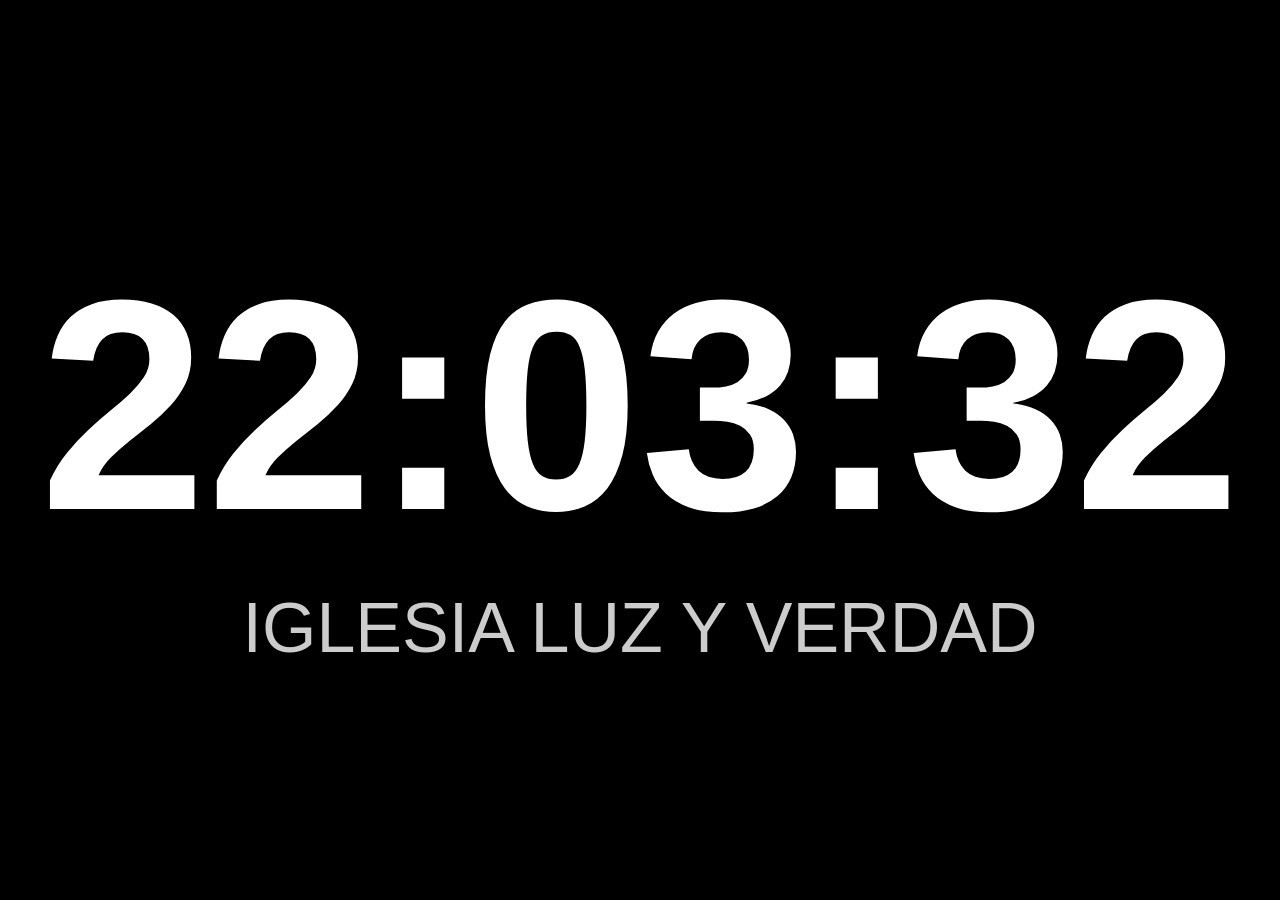
==== hora.html @ 1206d0b3 "agregando hora" ====
<!DOCTYPE html>
<html lang="es">
<head>
    <meta charset="UTF-8">
    <title>Reloj</title>
    <style>
        body {
            margin: 0;
            background: black;
            color: white;
            font-family: 'Montserrat', sans-serif;
            display: flex;
            flex-direction: column;
            justify-content: center;
            align-items: center;
            height: 100vh;
        }

        #hora {
            font-size: 300px;
            font-weight: bold;
        }

        #lema {
            margin-top: 10px;
            font-size: 70px;
            opacity: 0.8;
        }
    </style>
</head>
<body>

    <div id="hora"></div>
    <div id="lema">IGLESIA LUZ Y VERDAD</div>

    <script>
        function actualizarHora() {
            const ahora = new Date();
            let horas = ahora.getHours().toString().padStart(2, '0');
            let minutos = ahora.getMinutes().toString().padStart(2, '0');
            let segundos = ahora.getSeconds().toString().padStart(2, '0');

            document.getElementById("hora").textContent = `${horas}:${minutos}:${segundos}`;
        }

        setInterval(actualizarHora, 1000);
        actualizarHora();
    </script>

</body>
</html>
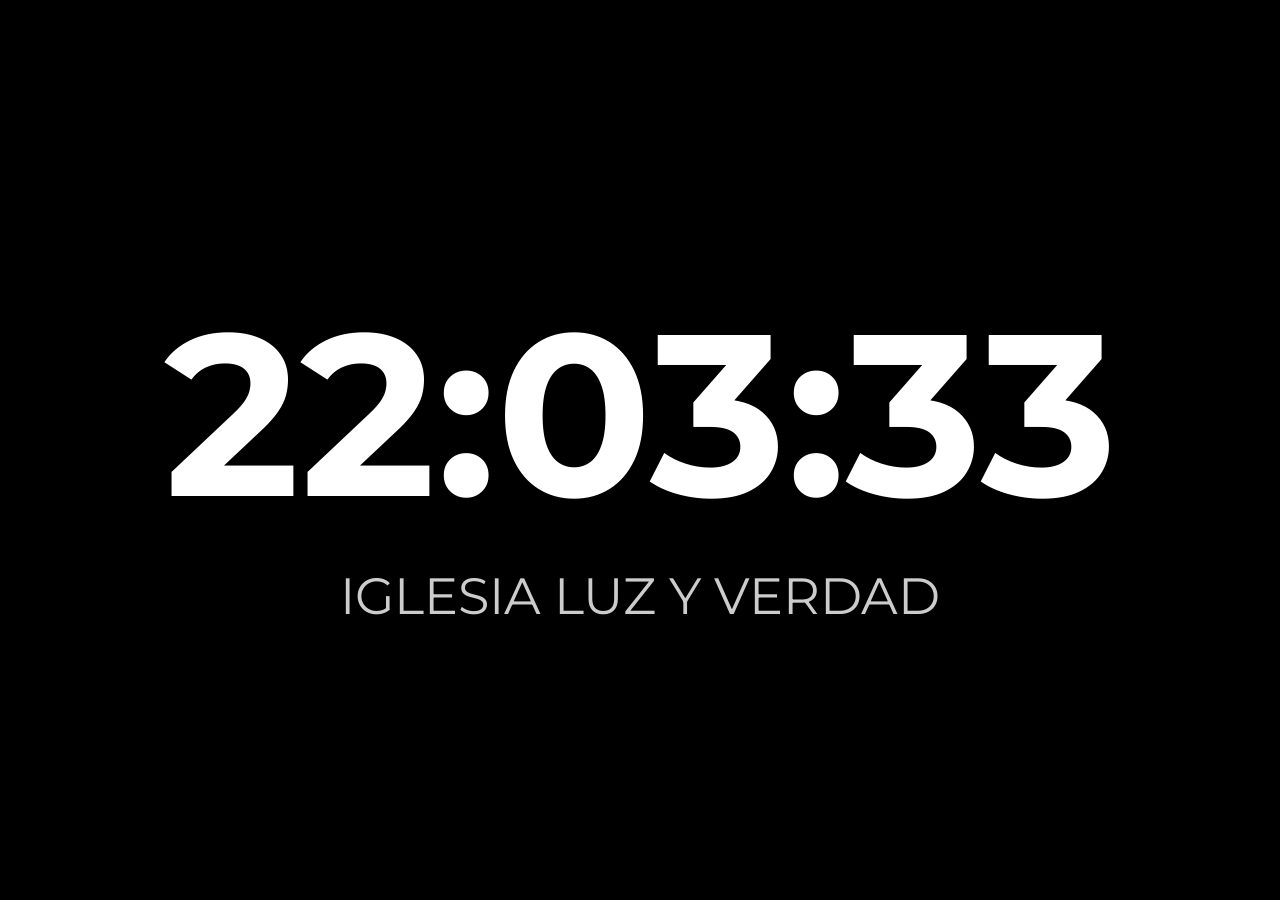
==== commit 198d5adf: "agregando hora2" ====
--- a/hora.html
+++ b/hora.html
@@ -2,7 +2,11 @@
 <html lang="es">
 <head>
     <meta charset="UTF-8">
-    <title>Reloj</title>
+    <title>Reloj TV</title>
+
+    <!-- Fuente compatible -->
+    <link href="https://fonts.googleapis.com/css2?family=Montserrat:wght@700&display=swap" rel="stylesheet">
+
     <style>
         body {
             margin: 0;
@@ -14,17 +18,20 @@
             justify-content: center;
             align-items: center;
             height: 100vh;
+            overflow: hidden;
         }
 
         #hora {
-            font-size: 300px;
+            font-size: 18vw; /* adaptable al tamaño de pantalla */
             font-weight: bold;
+            text-align: center;
         }
 
         #lema {
             margin-top: 10px;
-            font-size: 70px;
+            font-size: 4vw;
             opacity: 0.8;
+            text-align: center;
         }
     </style>
 </head>
@@ -36,11 +43,17 @@
     <script>
         function actualizarHora() {
             const ahora = new Date();
-            let horas = ahora.getHours().toString().padStart(2, '0');
-            let minutos = ahora.getMinutes().toString().padStart(2, '0');
-            let segundos = ahora.getSeconds().toString().padStart(2, '0');
 
-            document.getElementById("hora").textContent = `${horas}:${minutos}:${segundos}`;
+            let horas = ahora.getHours();
+            let minutos = ahora.getMinutes();
+            let segundos = ahora.getSeconds();
+
+            // Formato 2 dígitos
+            if (horas < 10) horas = "0" + horas;
+            if (minutos < 10) minutos = "0" + minutos;
+            if (segundos < 10) segundos = "0" + segundos;
+
+            document.getElementById("hora").innerText = horas + ":" + minutos + ":" + segundos;
         }
 
         setInterval(actualizarHora, 1000);
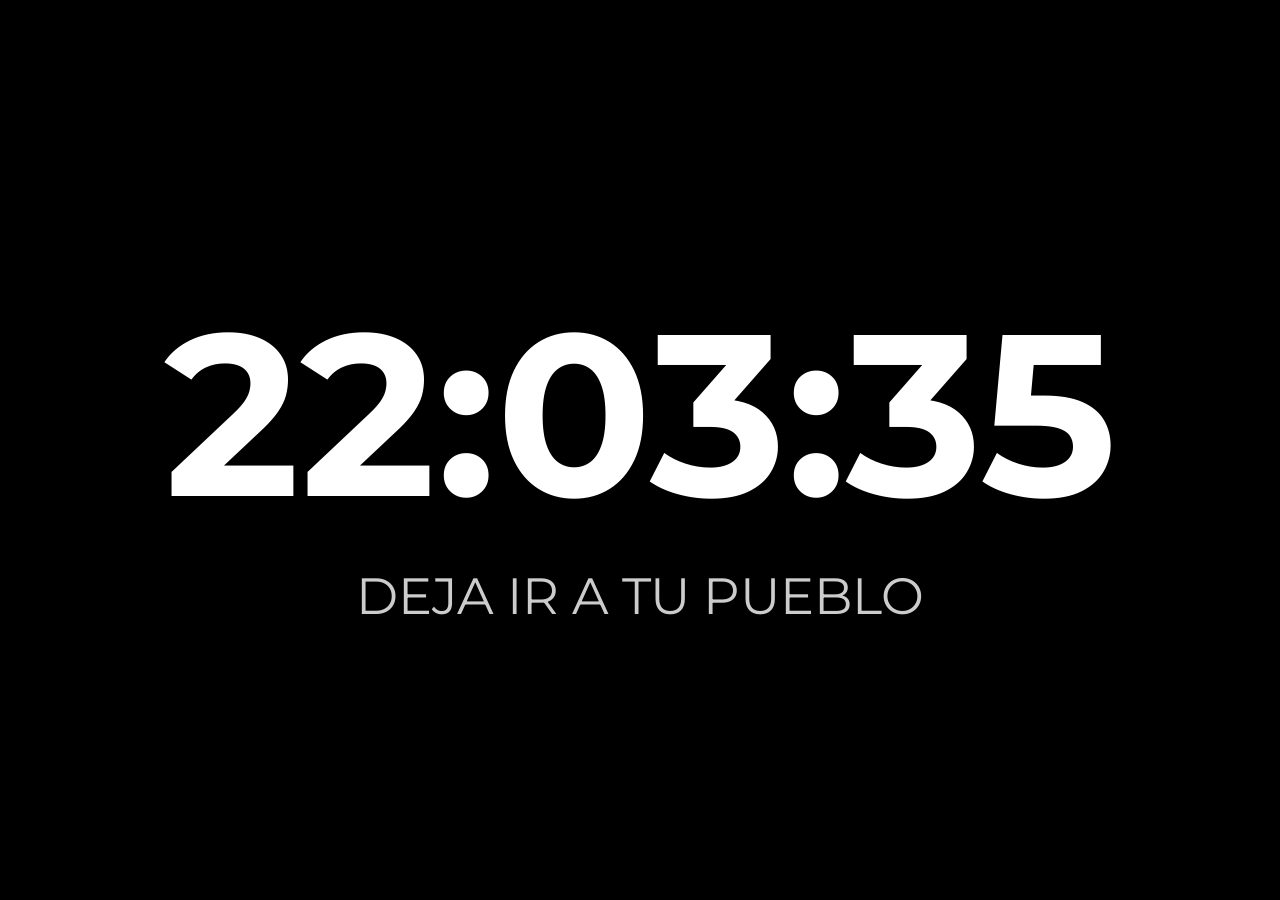
==== commit 01210d51: "deja ir a tu pueblo" ====
--- a/hora.html
+++ b/hora.html
@@ -38,7 +38,7 @@
 <body>
 
     <div id="hora"></div>
-    <div id="lema">IGLESIA LUZ Y VERDAD</div>
+    <div id="lema">DEJA IR A TU PUEBLO</div>
 
     <script>
         function actualizarHora() {
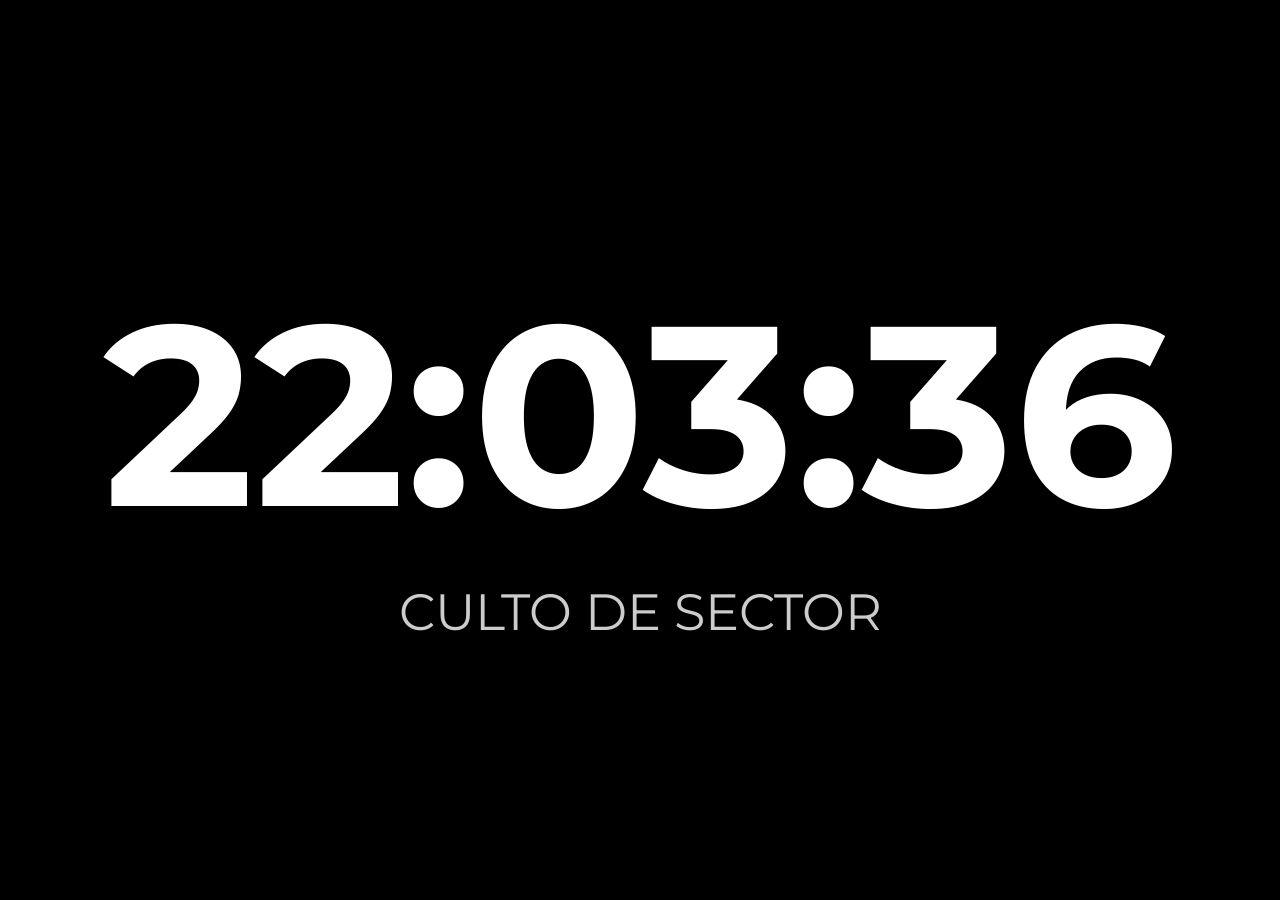
==== commit 1151ce37: "Hora 3" ====
--- a/hora.html
+++ b/hora.html
@@ -22,7 +22,7 @@
         }
 
         #hora {
-            font-size: 18vw; /* adaptable al tamaño de pantalla */
+            font-size: 20vw; /* adaptable al tamaño de pantalla */
             font-weight: bold;
             text-align: center;
         }
@@ -38,7 +38,7 @@
 <body>
 
     <div id="hora"></div>
-    <div id="lema">DEJA IR A TU PUEBLO</div>
+    <div id="lema">CULTO DE SECTOR</div>
 
     <script>
         function actualizarHora() {
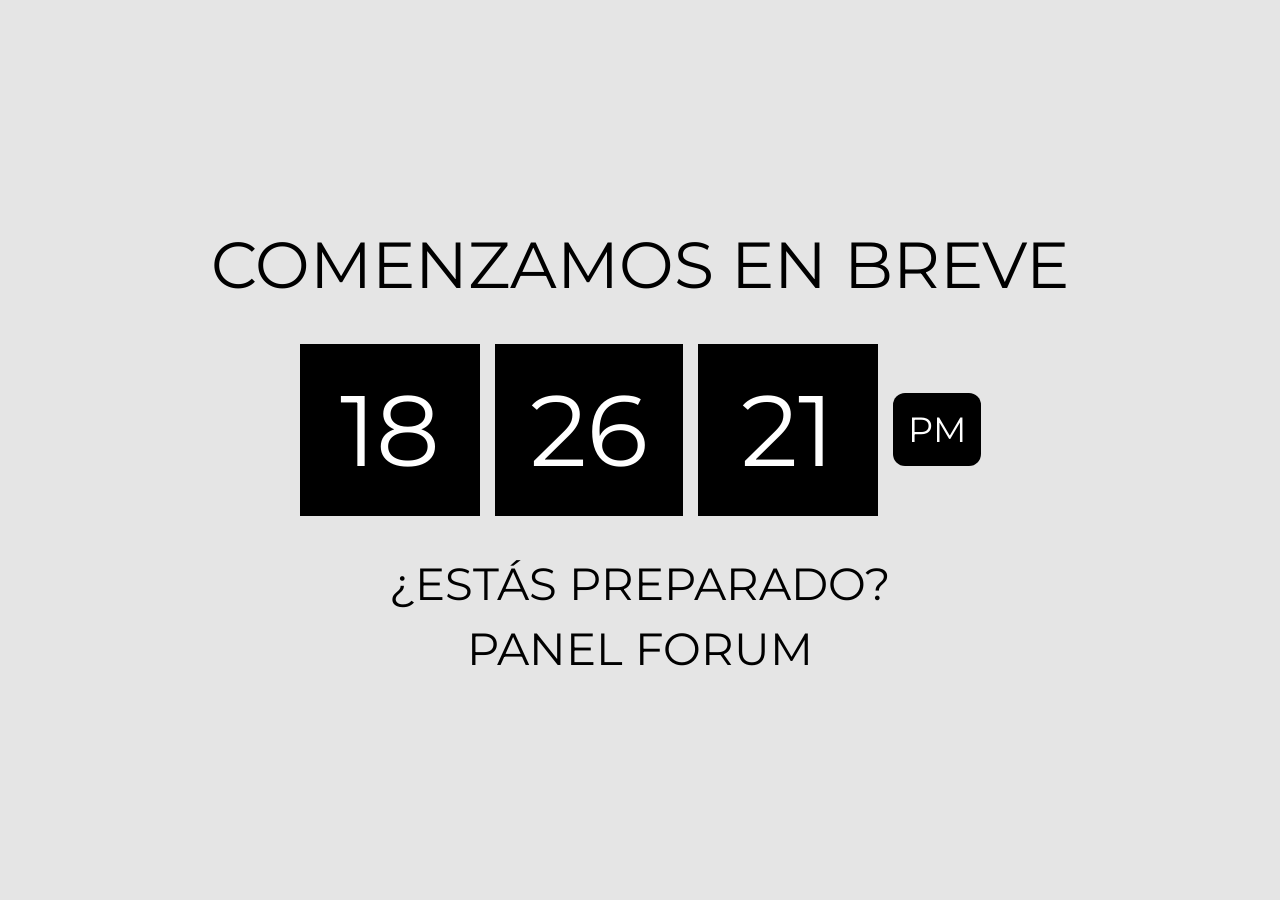
==== commit a1c878d0: "Hora de actividad" ====
--- a/hora.html
+++ b/hora.html
@@ -1,64 +1,126 @@
+
 <!DOCTYPE html>
 <html lang="es">
 <head>
-    <meta charset="UTF-8">
-    <title>Reloj TV</title>
+<meta charset="UTF-8">
+<title>Reloj estilo pantalla</title>
 
-    <!-- Fuente compatible -->
-    <link href="https://fonts.googleapis.com/css2?family=Montserrat:wght@700&display=swap" rel="stylesheet">
+<link href="https://fonts.googleapis.com/css2?family=Montserrat:wght@700&display=swap" rel="stylesheet">
 
-    <style>
-        body {
-            margin: 0;
-            background: black;
-            color: white;
-            font-family: 'Montserrat', sans-serif;
-            display: flex;
-            flex-direction: column;
-            justify-content: center;
-            align-items: center;
-            height: 100vh;
-            overflow: hidden;
-        }
+<style>
+body{
+    margin:0;
+    background:#e5e5e5;
+    font-family:'Montserrat', sans-serif;
+    display:flex;
+    flex-direction:column;
+    justify-content:center;
+    align-items:center;
+    height:100vh;
+}
 
-        #hora {
-            font-size: 20vw; /* adaptable al tamaño de pantalla */
-            font-weight: bold;
-            text-align: center;
-        }
+/* Texto arriba */
+.titulo{
+    font-size:65px;
+    margin-bottom:40px;
+}
 
-        #lema {
-            margin-top: 10px;
-            font-size: 4vw;
-            opacity: 0.8;
-            text-align: center;
-        }
-    </style>
+/* Contenedor del reloj */
+.reloj{
+    display:flex;
+    align-items:center;
+    gap:15px;
+}
+
+/* Cajas negras */
+.caja{
+    background:black;
+    color:white;
+    font-size:100px;
+    padding:25px 35px;
+    text-align:center;
+    min-width:110px;
+}
+
+/* PM */
+.pm{
+    background:black;
+    color:white;
+    font-size:35px;
+    padding:15px;
+    border-radius:12px;
+}
+
+/* Texto abajo */
+.sub{
+    margin-top:40px;
+    font-size:45px;
+}
+
+.sub2{
+    margin-top:10px;
+    font-size:45px;
+}
+</style>
 </head>
+
 <body>
 
-    <div id="hora"></div>
-    <div id="lema">CULTO DE SECTOR</div>
+<div class="titulo">COMENZAMOS EN BREVE</div>
 
-    <script>
-        function actualizarHora() {
-            const ahora = new Date();
+<div class="reloj">
+    <div class="caja" id="hora">00</div>
+    <div class="caja" id="min">00</div>
+    <div class="caja" id="seg">00</div>
+    <div class="pm" id="ampm">AM</div>
+</div>
 
-            let horas = ahora.getHours();
-            let minutos = ahora.getMinutes();
-            let segundos = ahora.getSeconds();
+<div class="sub">¿ESTÁS PREPARADO?</div>
+<div class="sub2">PANEL FORUM</div>
 
-            // Formato 2 dígitos
-            if (horas < 10) horas = "0" + horas;
-            if (minutos < 10) minutos = "0" + minutos;
-            if (segundos < 10) segundos = "0" + segundos;
 
-            document.getElementById("hora").innerText = horas + ":" + minutos + ":" + segundos;
-        }
+<script>
+function getObjetivoManana(){
+    const ahora = new Date();
+    return new Date(
+        ahora.getFullYear(),
+        ahora.getMonth(),
+        ahora.getDate() + 1,
+        16,
+        30,
+        0,
+        0
+    );s
+}
 
-        setInterval(actualizarHora, 1000);
-        actualizarHora();
-    </script>
+function actualizarCuenta(){
+    const ahora = new Date();
+    const objetivo = getObjetivoManana();
+    let diferencia = objetivo - ahora;
+
+    if (diferencia <= 0) {
+        document.getElementById('hora').textContent = '00';
+        document.getElementById('min').textContent = '00';
+        document.getElementById('seg').textContent = '00';
+        document.getElementById('ampm').textContent = 'PM';
+        return;
+    }
+
+    const horas = Math.floor(diferencia / (1000 * 60 * 60));
+    diferencia -= horas * 1000 * 60 * 60;
+    const minutos = Math.floor(diferencia / (1000 * 60));
+    diferencia -= minutos * 1000 * 60;
+    const segundos = Math.floor(diferencia / 1000);
+
+    document.getElementById('hora').textContent = horas < 10 ? '0' + horas : horas;
+    document.getElementById('min').textContent = minutos < 10 ? '0' + minutos : minutos;
+    document.getElementById('seg').textContent = segundos < 10 ? '0' + segundos : segundos;
+    document.getElementById('ampm').textContent = 'PM';
+}
+
+setInterval(actualizarCuenta, 1000);
+actualizarCuenta();
+</script>
 
 </body>
 </html>
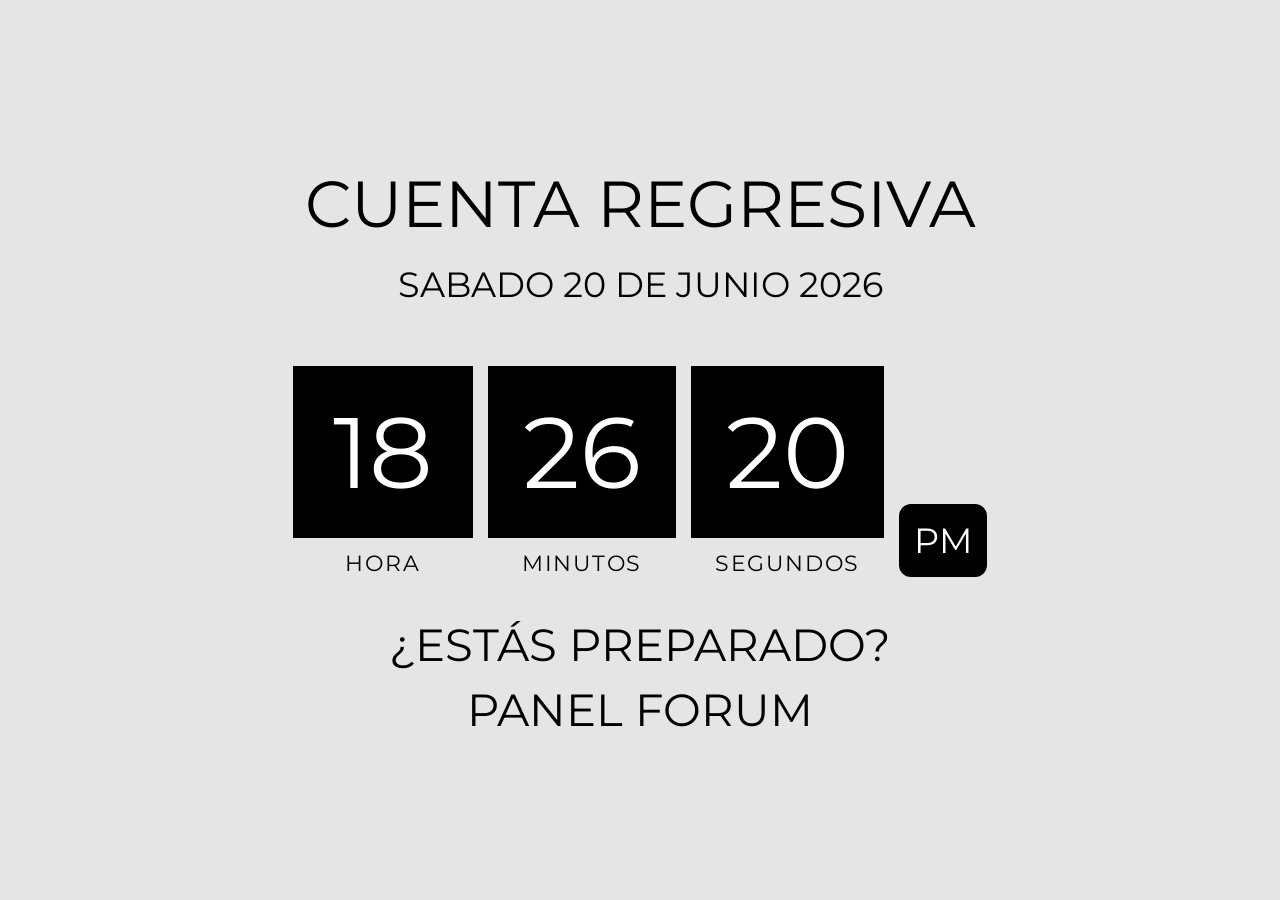
==== commit 0c73816e: "modificacion" ====
--- a/hora.html
+++ b/hora.html
@@ -22,14 +22,31 @@
 /* Texto arriba */
 .titulo{
     font-size:65px;
-    margin-bottom:40px;
+    margin-bottom:20px;
 }
-
+.titulo2{
+    font-size:35px;
+    margin-bottom:60px;
+}
 /* Contenedor del reloj */
 .reloj{
     display:flex;
+    align-items:flex-end;
+    gap:15px;
+}
+
+.col{
+    display:flex;
+    flex-direction:column;
     align-items:center;
-    gap:15px;
+    gap:12px;
+}
+
+.label{
+    font-size:22px;
+    color:black;
+    text-transform:uppercase;
+    letter-spacing:0.08em;
 }
 
 /* Cajas negras */
@@ -66,12 +83,22 @@
 
 <body>
 
-<div class="titulo">COMENZAMOS EN BREVE</div>
+<div class="titulo">CUENTA REGRESIVA</div>
+<div class="titulo2">SABADO 20 DE JUNIO 2026</div>
 
 <div class="reloj">
-    <div class="caja" id="hora">00</div>
-    <div class="caja" id="min">00</div>
-    <div class="caja" id="seg">00</div>
+    <div class="col">
+        <div class="caja" id="hora">00</div>
+        <div class="label">Hora</div>
+    </div>
+    <div class="col">
+        <div class="caja" id="min">00</div>
+        <div class="label">Minutos</div>
+    </div>
+    <div class="col">
+        <div class="caja" id="seg">00</div>
+        <div class="label">Segundos</div>
+    </div>
     <div class="pm" id="ampm">AM</div>
 </div>
 
@@ -90,7 +117,7 @@
         30,
         0,
         0
-    );s
+    );
 }
 
 function actualizarCuenta(){
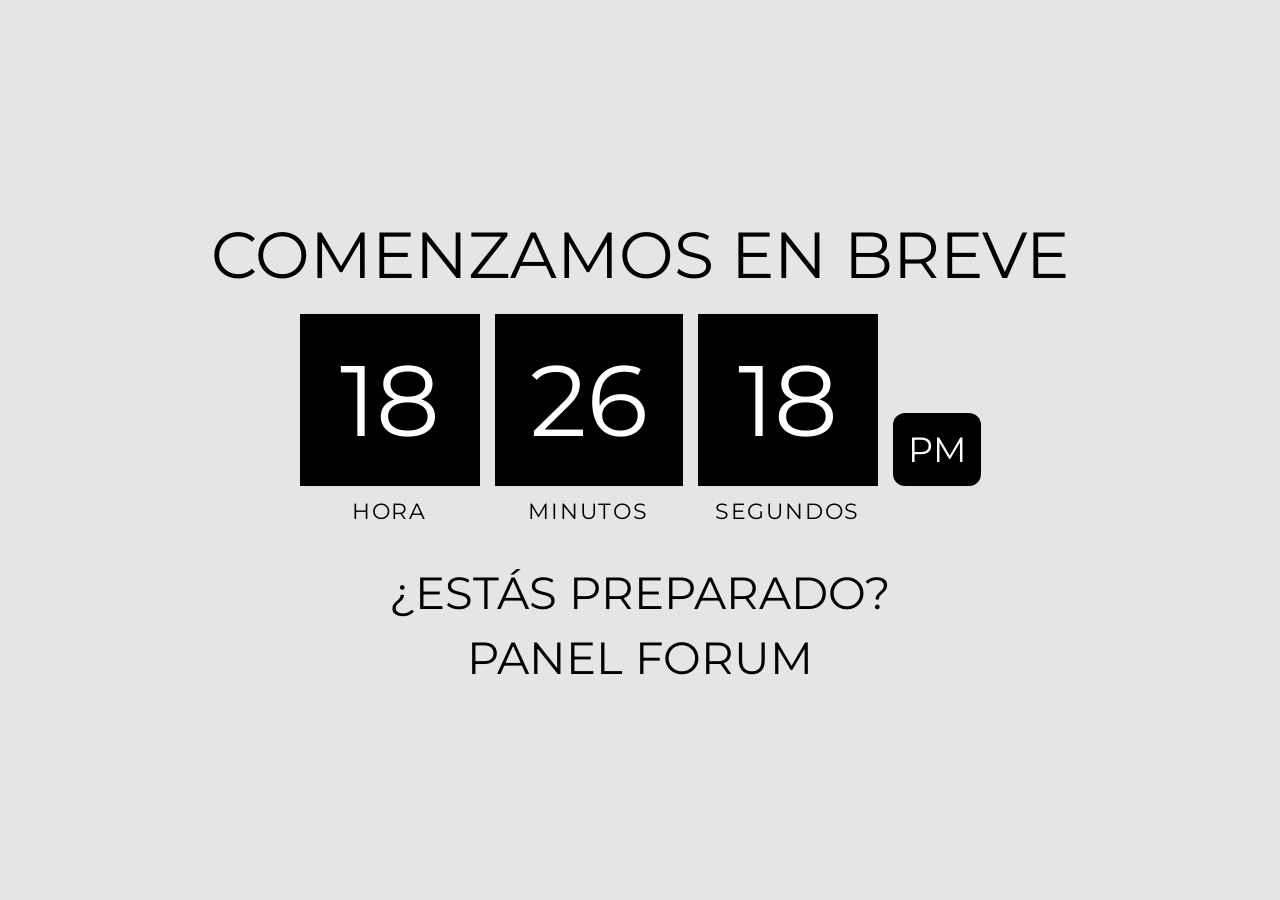
==== commit 374b56ce: "modificacion 2" ====
--- a/hora.html
+++ b/hora.html
@@ -24,10 +24,7 @@
     font-size:65px;
     margin-bottom:20px;
 }
-.titulo2{
-    font-size:35px;
-    margin-bottom:60px;
-}
+
 /* Contenedor del reloj */
 .reloj{
     display:flex;
@@ -83,8 +80,7 @@
 
 <body>
 
-<div class="titulo">CUENTA REGRESIVA</div>
-<div class="titulo2">SABADO 20 DE JUNIO 2026</div>
+<div class="titulo">COMENZAMOS EN BREVE</div>
 
 <div class="reloj">
     <div class="col">
@@ -99,7 +95,10 @@
         <div class="caja" id="seg">00</div>
         <div class="label">Segundos</div>
     </div>
-    <div class="pm" id="ampm">AM</div>
+    <div class="col">
+        <div class="pm" id="ampm">AM</div>
+        <div class="label">&nbsp;</div>
+    </div>
 </div>
 
 <div class="sub">¿ESTÁS PREPARADO?</div>
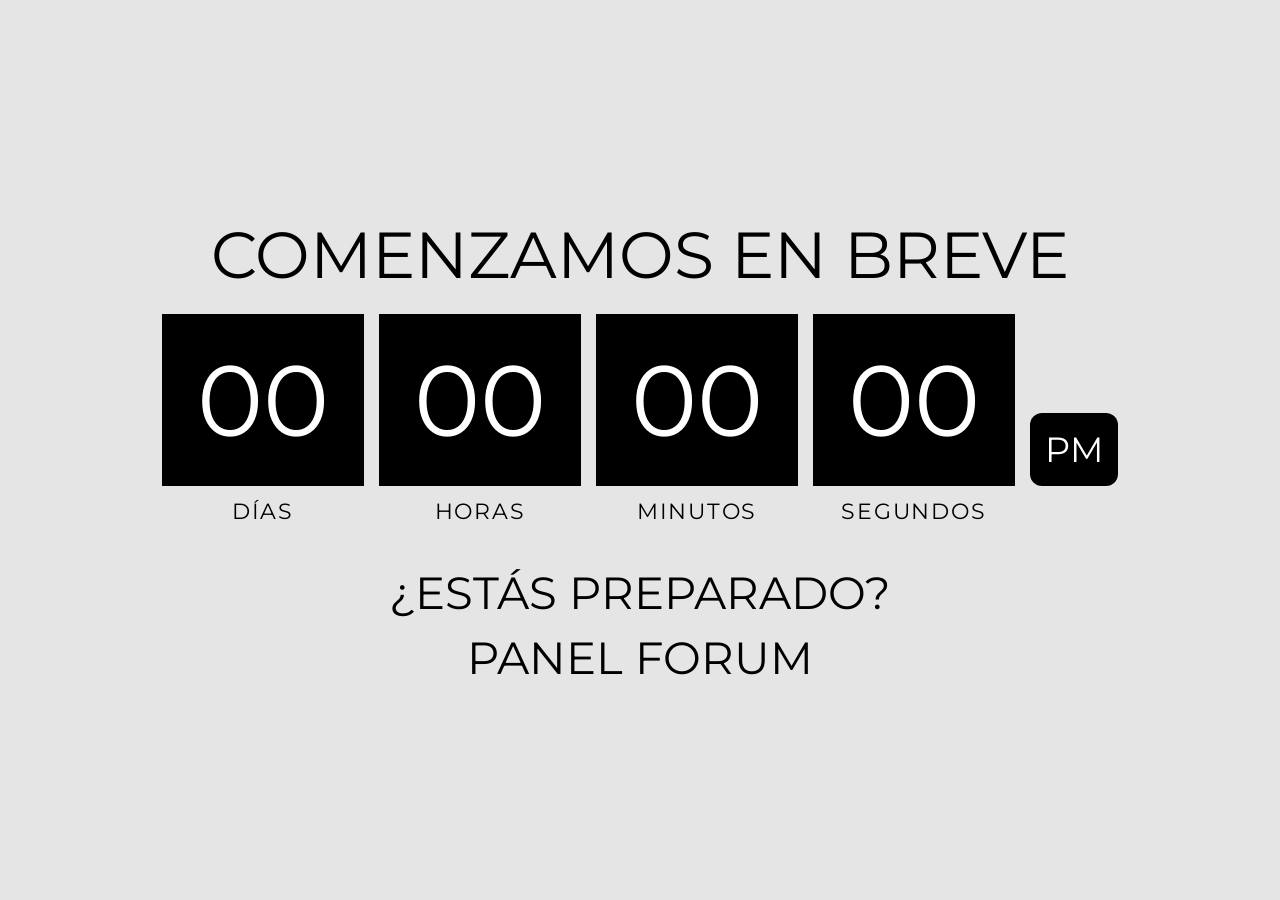
==== commit 419dc268: "Update countdown timer and styling in hora.html" ====
--- a/hora.html
+++ b/hora.html
@@ -1,9 +1,9 @@
-
 <!DOCTYPE html>
 <html lang="es">
 <head>
 <meta charset="UTF-8">
-<title>Reloj estilo pantalla</title>
+<meta name="viewport" content="width=device-width, initial-scale=1.0">
+<title>Cuenta Regresiva</title>
 
 <link href="https://fonts.googleapis.com/css2?family=Montserrat:wght@700&display=swap" rel="stylesheet">
 
@@ -19,17 +19,18 @@
     height:100vh;
 }
 
-/* Texto arriba */
 .titulo{
     font-size:65px;
     margin-bottom:20px;
+    text-align:center;
 }
 
-/* Contenedor del reloj */
 .reloj{
     display:flex;
     align-items:flex-end;
     gap:15px;
+    flex-wrap:wrap;
+    justify-content:center;
 }
 
 .col{
@@ -46,7 +47,6 @@
     letter-spacing:0.08em;
 }
 
-/* Cajas negras */
 .caja{
     background:black;
     color:white;
@@ -56,7 +56,6 @@
     min-width:110px;
 }
 
-/* PM */
 .pm{
     background:black;
     color:white;
@@ -65,15 +64,33 @@
     border-radius:12px;
 }
 
-/* Texto abajo */
 .sub{
     margin-top:40px;
     font-size:45px;
+    text-align:center;
 }
 
 .sub2{
     margin-top:10px;
     font-size:45px;
+    text-align:center;
+}
+
+@media (max-width: 900px){
+    .titulo{
+        font-size:40px;
+    }
+
+    .caja{
+        font-size:60px;
+        min-width:80px;
+        padding:20px;
+    }
+
+    .sub,
+    .sub2{
+        font-size:30px;
+    }
 }
 </style>
 </head>
@@ -83,48 +100,60 @@
 <div class="titulo">COMENZAMOS EN BREVE</div>
 
 <div class="reloj">
+
+    <div class="col">
+        <div class="caja" id="dias">00</div>
+        <div class="label">Días</div>
+    </div>
+
     <div class="col">
         <div class="caja" id="hora">00</div>
-        <div class="label">Hora</div>
+        <div class="label">Horas</div>
     </div>
+
     <div class="col">
         <div class="caja" id="min">00</div>
         <div class="label">Minutos</div>
     </div>
+
     <div class="col">
         <div class="caja" id="seg">00</div>
         <div class="label">Segundos</div>
     </div>
+
     <div class="col">
-        <div class="pm" id="ampm">AM</div>
+        <div class="pm" id="ampm">PM</div>
         <div class="label">&nbsp;</div>
     </div>
+
 </div>
 
 <div class="sub">¿ESTÁS PREPARADO?</div>
 <div class="sub2">PANEL FORUM</div>
 
+<script>
 
-<script>
-function getObjetivoManana(){
-    const ahora = new Date();
+function getObjetivo() {
     return new Date(
-        ahora.getFullYear(),
-        ahora.getMonth(),
-        ahora.getDate() + 1,
-        16,
-        30,
+        2026, // año
+        5,    // junio (0=enero, 5=junio)
+        20,   // día
+        16,   // hora (4 PM)
+        30,   // minutos
         0,
         0
     );
 }
 
-function actualizarCuenta(){
+function actualizarCuenta() {
+
     const ahora = new Date();
-    const objetivo = getObjetivoManana();
+    const objetivo = getObjetivo();
+
     let diferencia = objetivo - ahora;
 
     if (diferencia <= 0) {
+        document.getElementById('dias').textContent = '00';
         document.getElementById('hora').textContent = '00';
         document.getElementById('min').textContent = '00';
         document.getElementById('seg').textContent = '00';
@@ -132,21 +161,36 @@
         return;
     }
 
+    const dias = Math.floor(diferencia / (1000 * 60 * 60 * 24));
+    diferencia -= dias * (1000 * 60 * 60 * 24);
+
     const horas = Math.floor(diferencia / (1000 * 60 * 60));
-    diferencia -= horas * 1000 * 60 * 60;
+    diferencia -= horas * (1000 * 60 * 60);
+
     const minutos = Math.floor(diferencia / (1000 * 60));
-    diferencia -= minutos * 1000 * 60;
+    diferencia -= minutos * (1000 * 60);
+
     const segundos = Math.floor(diferencia / 1000);
 
-    document.getElementById('hora').textContent = horas < 10 ? '0' + horas : horas;
-    document.getElementById('min').textContent = minutos < 10 ? '0' + minutos : minutos;
-    document.getElementById('seg').textContent = segundos < 10 ? '0' + segundos : segundos;
+    document.getElementById('dias').textContent =
+        dias < 10 ? '0' + dias : dias;
+
+    document.getElementById('hora').textContent =
+        horas < 10 ? '0' + horas : horas;
+
+    document.getElementById('min').textContent =
+        minutos < 10 ? '0' + minutos : minutos;
+
+    document.getElementById('seg').textContent =
+        segundos < 10 ? '0' + segundos : segundos;
+
     document.getElementById('ampm').textContent = 'PM';
 }
 
+actualizarCuenta();
 setInterval(actualizarCuenta, 1000);
-actualizarCuenta();
+
 </script>
 
 </body>
-</html>+</html>
